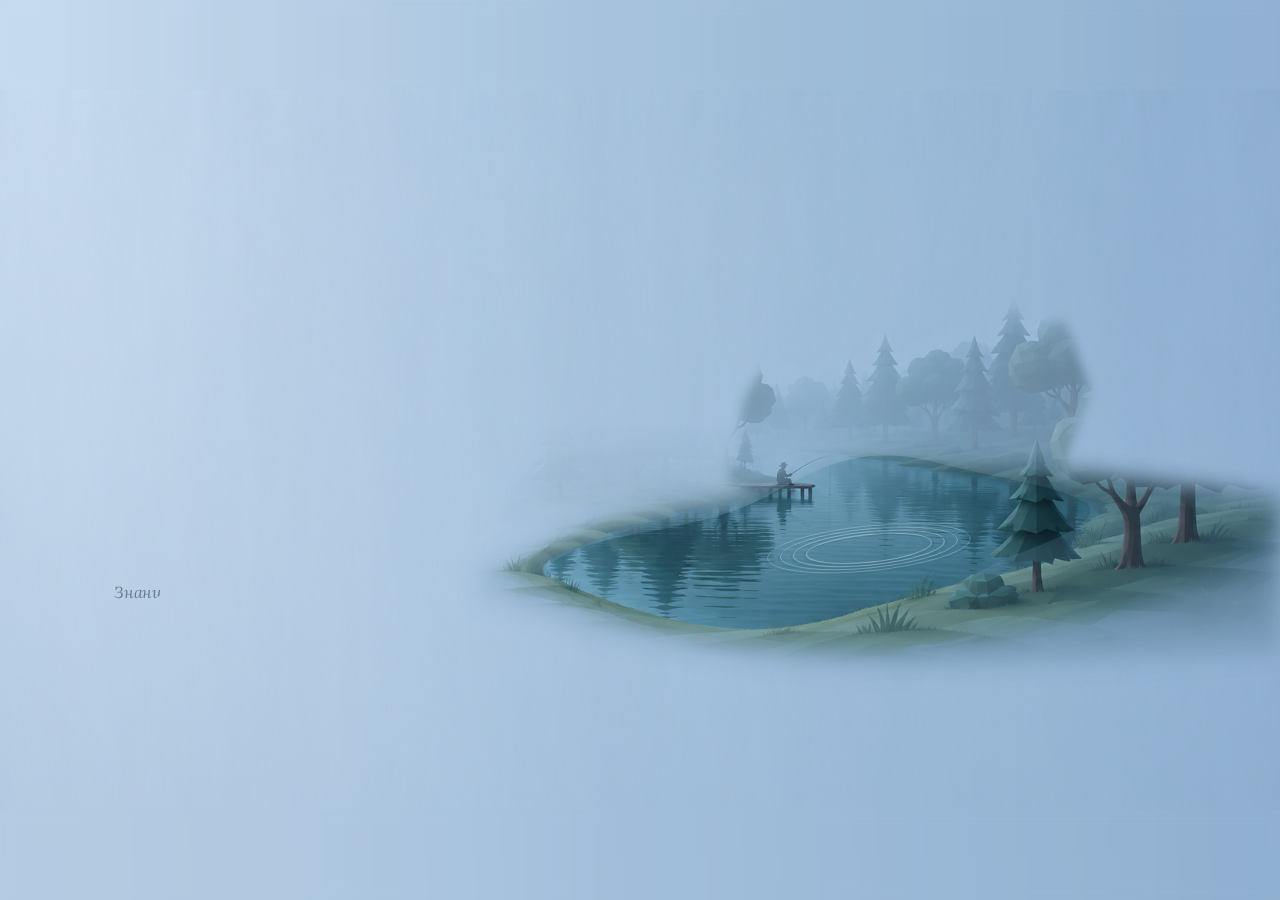
==== index.html @ bd841f13 "Publish school practice site with 480 math tasks" ====
<!doctype html>
<html lang="ru">
<head>
  <meta charset="utf-8">
  <meta name="viewport" content="width=device-width, initial-scale=1">
  <meta name="theme-color" content="#abc4da">
  <meta name="description" content="Спокойное место для подготовки. Сгенерируйте тренировочный вариант и решайте в своём темпе.">
  <title>Тихое озеро — подготовка</title>
  <link rel="preload" as="image" href="assets/lake-reference.png">
  <link rel="preload" as="font" type="font/ttf" href="assets/fonts/lora-italic.ttf" crossorigin>
  <link rel="stylesheet" href="styles.css">
  <link rel="stylesheet" href="content-protection.css">
  <script src="scene.js" defer></script>
  <script src="quote.js" defer></script>
  <script src="task-bank.js" defer></script>
  <script src="variant-engine.js" defer></script>
  <script src="practice.js" defer></script>
</head>
<body>
  <main class="hero" aria-label="Подготовка к заданиям">
    <img class="still" src="assets/lake-reference.png" alt="Тихое лесное озеро. На дальнем берегу маленький рыбак сидит на пирсе, справа растёт лес." fetchpriority="high">
    <canvas id="landscape" aria-hidden="true"></canvas>
    <button class="generate" id="generate" type="button"><span>Сгенерировать вариант</span><span class="generate-arrow" aria-hidden="true"><svg viewBox="0 0 24 24" fill="none" stroke="currentColor" stroke-width="1.4" stroke-linecap="round" stroke-linejoin="round"><path d="M4 12h15m-6-6 6 6-6 6"/></svg></span></button>
    <blockquote class="hero-quote"><p class="quote-lead">Знания собираются по капле.</p><p class="quote-follow">Со временем они становятся глубиной.</p></blockquote>
    <p class="sr-only" id="scene-status" role="status">Сгенерируйте тренировочный вариант. Escape — пропустить заставку.</p>
  </main>
  <noscript><style>.still{opacity:1}.generate{display:none}</style></noscript>
</body>
</html>
---- styles.css ----
@font-face { font-family: 'Lora'; src: url('assets/fonts/lora-variable.ttf') format('truetype'); font-style: normal; font-weight: 400 700; font-display: swap; }
@font-face { font-family: 'Lora'; src: url('assets/fonts/lora-italic.ttf') format('truetype'); font-style: italic; font-weight: 400 700; font-display: swap; }
:root { color-scheme: light; font-family: Arial, Helvetica, sans-serif; color: #254650; background: #abc4da; }
* { box-sizing: border-box; }
body { margin: 0; }
.hero { position: relative; width: 100%; height: 100svh; min-height: 360px; overflow: hidden; isolation: isolate; background: linear-gradient(125deg, #bdd3e4, #8faecc); }
.still, #landscape { position: absolute; inset: 0; width: 100%; height: 100%; }
.still { object-fit: contain; pointer-events: none; opacity: 0; }
.hero.is-fallback .still { opacity: 1; }
#landscape { opacity: 0; pointer-events: none; }
.hero.is-playing #landscape { opacity: 1; }
.hero.is-playing .still { opacity: 0; }
.generate { position: absolute; z-index: 2; left: 8.9%; top: 46.44%; width: max-content; height: 60px; display: flex; align-items: center; justify-content: flex-start; gap: 16px; overflow: visible; border: 0; border-radius: 0; padding: 0; cursor: pointer; background: transparent; color: #304d59; font: 400 clamp(18px, 1.55vw, 22px)/1.2 Arial, sans-serif; letter-spacing: -.015em; -webkit-tap-highlight-color: transparent; transition: color .3s; touch-action: manipulation; }
.generate span { position: relative; z-index: 1; white-space: nowrap; }
.generate .generate-arrow { width: 22px; height: 22px; flex: 0 0 22px; display: grid; place-items: center; border: 1px solid #304d5966; border-radius: 50%; transition: border-color .3s; }
.generate-arrow svg { width: 12px; height: 12px; transition: transform .35s ease; }
.generate:hover { color: #203e4a; }
.generate:hover .generate-arrow { border-color: #304d59b3; }
.generate:hover .generate-arrow svg { transform: translateX(3px); }
.generate:active { color: #304d59; }
.generate:focus-visible { outline: 3px solid #effaff; outline-offset: 6px; }
.generate[aria-hidden="true"] { visibility: hidden; }
.generate[hidden] { display: none; }
.hero-quote { position: absolute; z-index: 2; left: 8.9%; bottom: 29%; width: max-content; max-width: 82%; margin: 0; color: #304d59; font-family: 'Lora', Georgia, serif; font-size: clamp(16px, 1.15vw, 20px); font-style: italic; font-weight: 400; line-height: 1.65; letter-spacing: -.015em; text-wrap: pretty; }
.hero-quote p { margin: 0; }
.hero-quote .quote-lead { opacity: .62; }
.hero-quote .quote-follow { margin-top: .4em; white-space: nowrap; }
.hero.is-playing .hero-quote { opacity: 0; }
.hero.is-playing[data-quote-ready="true"] .hero-quote { opacity: 1; }
.quote-ink { display: inline-block; white-space: nowrap; vertical-align: top; }
.quote-ink svg { display: block; overflow: visible; }
.hero-quote.is-writing .quote-ink { visibility: hidden; }
.sr-only { position: absolute; width: 1px; height: 1px; padding: 0; margin: -1px; overflow: hidden; clip-path: inset(50%); white-space: nowrap; }
dialog { width: min(640px, calc(100% - 32px)); max-height: calc(100svh - 40px); border: 1px solid #d7e4e9; border-radius: 24px; padding: 30px 34px; background: #f3f7f8; color: #254650; box-shadow: 0 24px 120px #17374630; }
dialog::backdrop { background: #18384566; backdrop-filter: blur(10px); }
.dialog-heading { display: flex; align-items: center; justify-content: space-between; }
.eyebrow { font-size: 12px; letter-spacing: .12em; text-transform: uppercase; color: #67838c; }
.close { border: 0; background: transparent; color: #526f78; font-size: 30px; cursor: pointer; padding: 0 6px; }
h1 { margin: 20px 0 8px; font-size: clamp(23px, 4vw, 30px); font-weight: 500; letter-spacing: -.025em; }
.practice-intro { color: #67808a; font-size: 14px; }
#questions { padding-left: 24px; margin: 28px 0; }
#questions li { padding: 0 0 22px 6px; }
#questions label { display: block; font-size: 15px; line-height: 1.5; }
#questions input { display: block; margin-top: 10px; width: 150px; padding: 10px 12px; font: inherit; color: inherit; background: #fff; border: 1px solid #b9cdd4; border-radius: 8px; }
#questions input[aria-invalid="true"] { border-color: #a46457; background: #fff5f0; }
#questions input.correct { border-color: #6b9c88; background: #f0faf5; }
.feedback { display: block; margin-top: 7px; color: #6b7e84; font-size: 12px; }
.practice-actions { display: flex; flex-wrap: wrap; align-items: center; gap: 18px; }
.action { padding: 13px 18px; border: 0; border-radius: 10px; background: #315966; color: #fff; font: inherit; font-size: 14px; cursor: pointer; }
.text-action { padding: 10px 0; border: 0; background: transparent; color: #456a78; font: inherit; font-size: 14px; cursor: pointer; }
button:focus-visible, input:focus-visible { outline: 3px solid #5d98b0; outline-offset: 4px; }
#result { margin-bottom: 0; font-size: 14px; line-height: 1.5; }
@media (max-width: 700px) {
  .hero { min-height: 460px; }
  .still { object-fit: cover; object-position: 76% center; }
  .generate { left: 8%; top: auto; bottom: 32%; width: 84%; height: 56px; font-size: 17px; }
  .hero-quote { left: 8%; bottom: 19%; width: 84%; max-width: none; font-size: clamp(11px, 3.2vw, 15px); }
  dialog { padding: 24px; }
}
@media (prefers-reduced-motion: reduce) { *, *::before, *::after { transition: none !important; scroll-behavior: auto !important; } }
---- content-protection.css ----
*, *::before, *::after {
  -webkit-user-select: none;
  user-select: none;
  -webkit-touch-callout: none;
}
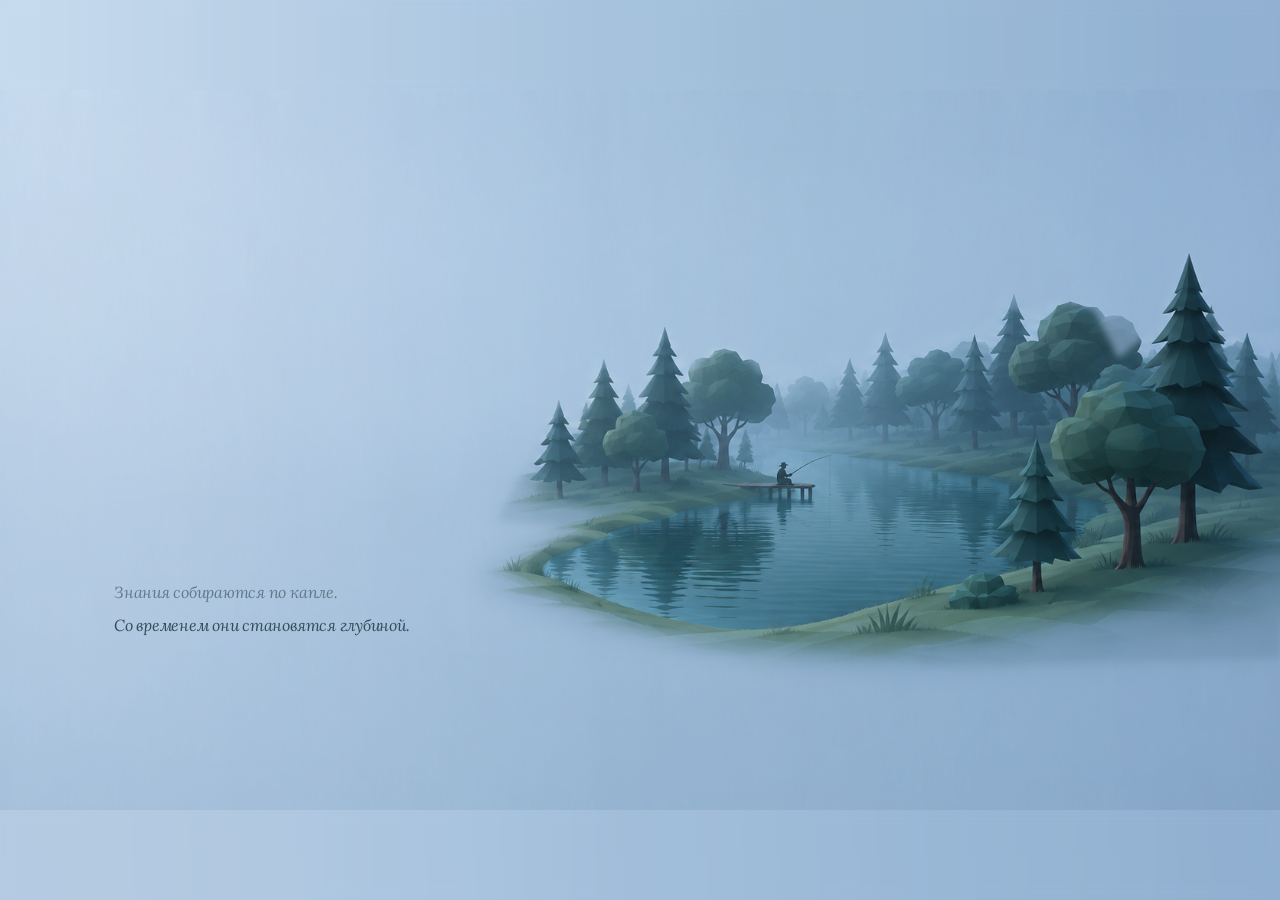
==== commit 3a82055e: "Fix mobile background and home return; soften task transitions" ====
--- a/index.html
+++ b/index.html
@@ -5,7 +5,7 @@
   <meta name="viewport" content="width=device-width, initial-scale=1">
   <meta name="theme-color" content="#abc4da">
   <meta name="description" content="Спокойное место для подготовки. Сгенерируйте тренировочный вариант и решайте в своём темпе.">
-  <title>Тихое озеро — подготовка</title>
+  <title>Главная — Подготовка</title>
   <link rel="preload" as="image" href="assets/lake-reference.png">
   <link rel="preload" as="font" type="font/ttf" href="assets/fonts/lora-italic.ttf" crossorigin>
   <link rel="stylesheet" href="styles.css">
--- a/styles.css
+++ b/styles.css
@@ -51,7 +51,8 @@
 button:focus-visible, input:focus-visible { outline: 3px solid #5d98b0; outline-offset: 4px; }
 #result { margin-bottom: 0; font-size: 14px; line-height: 1.5; }
 @media (max-width: 700px) {
-  .hero { min-height: 460px; }
+  :root { background: #a6c1d8; }
+  .hero { min-height: 460px; background: linear-gradient(125deg, #a6c1d8, #98b5cf); }
   .still { object-fit: cover; object-position: 76% center; }
   .generate { left: 8%; top: auto; bottom: 32%; width: 84%; height: 56px; font-size: 17px; }
   .hero-quote { left: 8%; bottom: 19%; width: 84%; max-width: none; font-size: clamp(11px, 3.2vw, 15px); }
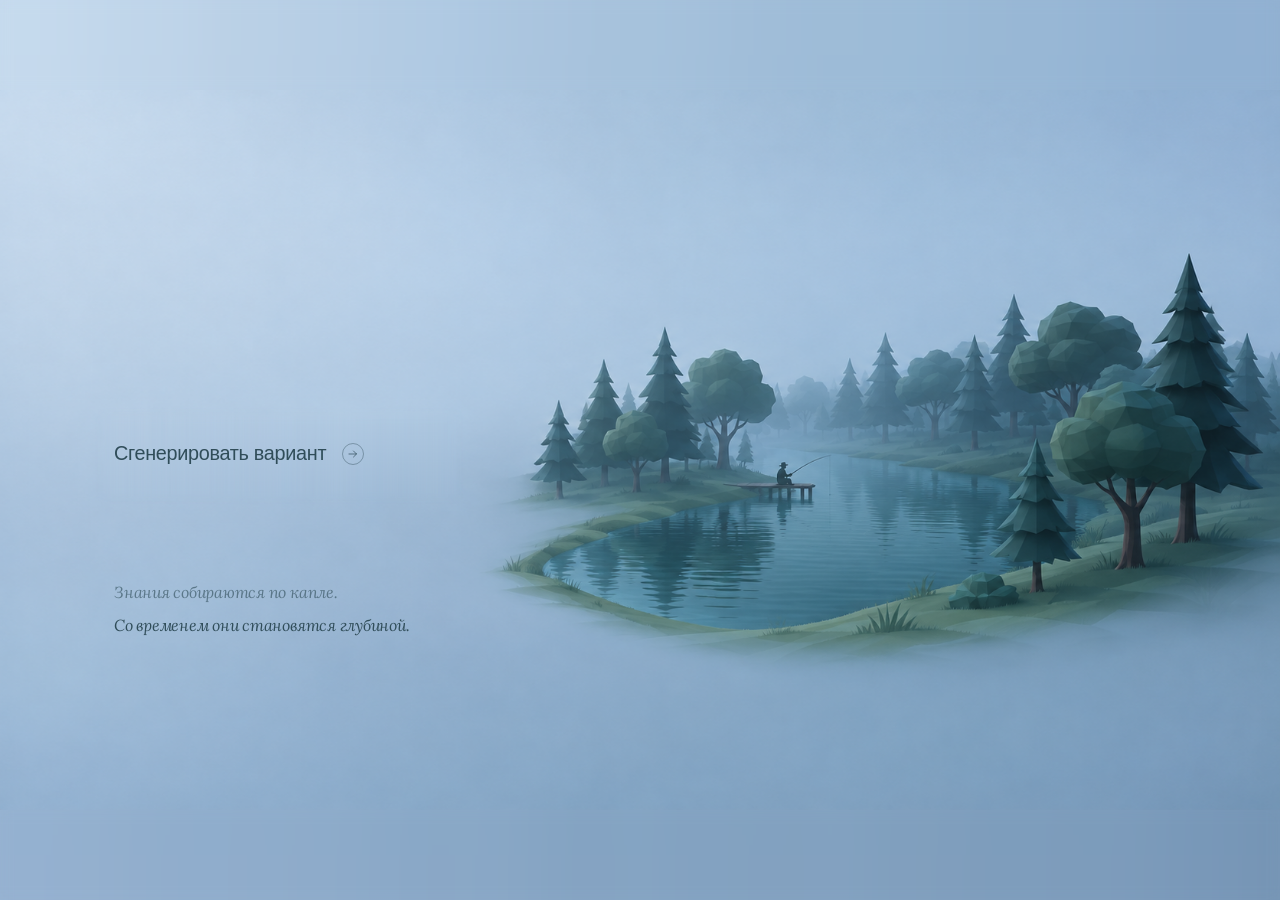
==== commit 6e2e85aa: "Hide source artwork until the first scene frame is ready" ====
--- a/index.html
+++ b/index.html
@@ -6,24 +6,30 @@
   <meta name="theme-color" content="#abc4da">
   <meta name="description" content="Спокойное место для подготовки. Сгенерируйте тренировочный вариант и решайте в своём темпе.">
   <title>Главная — Подготовка</title>
+  <style>
+    /* Keep the source artwork and unfinished scene out of the first paint. */
+    .hero.is-loading > :not(.sr-only) { visibility: hidden; }
+    .hero > .still { visibility: hidden; }
+    .hero.is-fallback > .still { visibility: visible; }
+  </style>
   <link rel="preload" as="image" href="assets/lake-reference.png">
   <link rel="preload" as="font" type="font/ttf" href="assets/fonts/lora-italic.ttf" crossorigin>
-  <link rel="stylesheet" href="styles.css">
+  <link rel="stylesheet" href="styles.css?v=20261109-startup">
   <link rel="stylesheet" href="content-protection.css">
-  <script src="scene.js" defer></script>
-  <script src="quote.js" defer></script>
+  <script src="scene.js?v=20261109-startup" defer></script>
+  <script src="quote.js?v=20261109-startup" defer></script>
   <script src="task-bank.js" defer></script>
   <script src="variant-engine.js" defer></script>
   <script src="practice.js" defer></script>
 </head>
 <body>
-  <main class="hero" aria-label="Подготовка к заданиям">
+  <main class="hero is-loading" aria-label="Подготовка к заданиям">
     <img class="still" src="assets/lake-reference.png" alt="Тихое лесное озеро. На дальнем берегу маленький рыбак сидит на пирсе, справа растёт лес." fetchpriority="high">
     <canvas id="landscape" aria-hidden="true"></canvas>
     <button class="generate" id="generate" type="button"><span>Сгенерировать вариант</span><span class="generate-arrow" aria-hidden="true"><svg viewBox="0 0 24 24" fill="none" stroke="currentColor" stroke-width="1.4" stroke-linecap="round" stroke-linejoin="round"><path d="M4 12h15m-6-6 6 6-6 6"/></svg></span></button>
     <blockquote class="hero-quote"><p class="quote-lead">Знания собираются по капле.</p><p class="quote-follow">Со временем они становятся глубиной.</p></blockquote>
     <p class="sr-only" id="scene-status" role="status">Сгенерируйте тренировочный вариант. Escape — пропустить заставку.</p>
   </main>
-  <noscript><style>.still{opacity:1}.generate{display:none}</style></noscript>
+  <noscript><style>.hero.is-loading>.still,.hero.is-loading>.hero-quote{visibility:visible}.still{opacity:1}.generate{display:none}</style></noscript>
 </body>
 </html>
